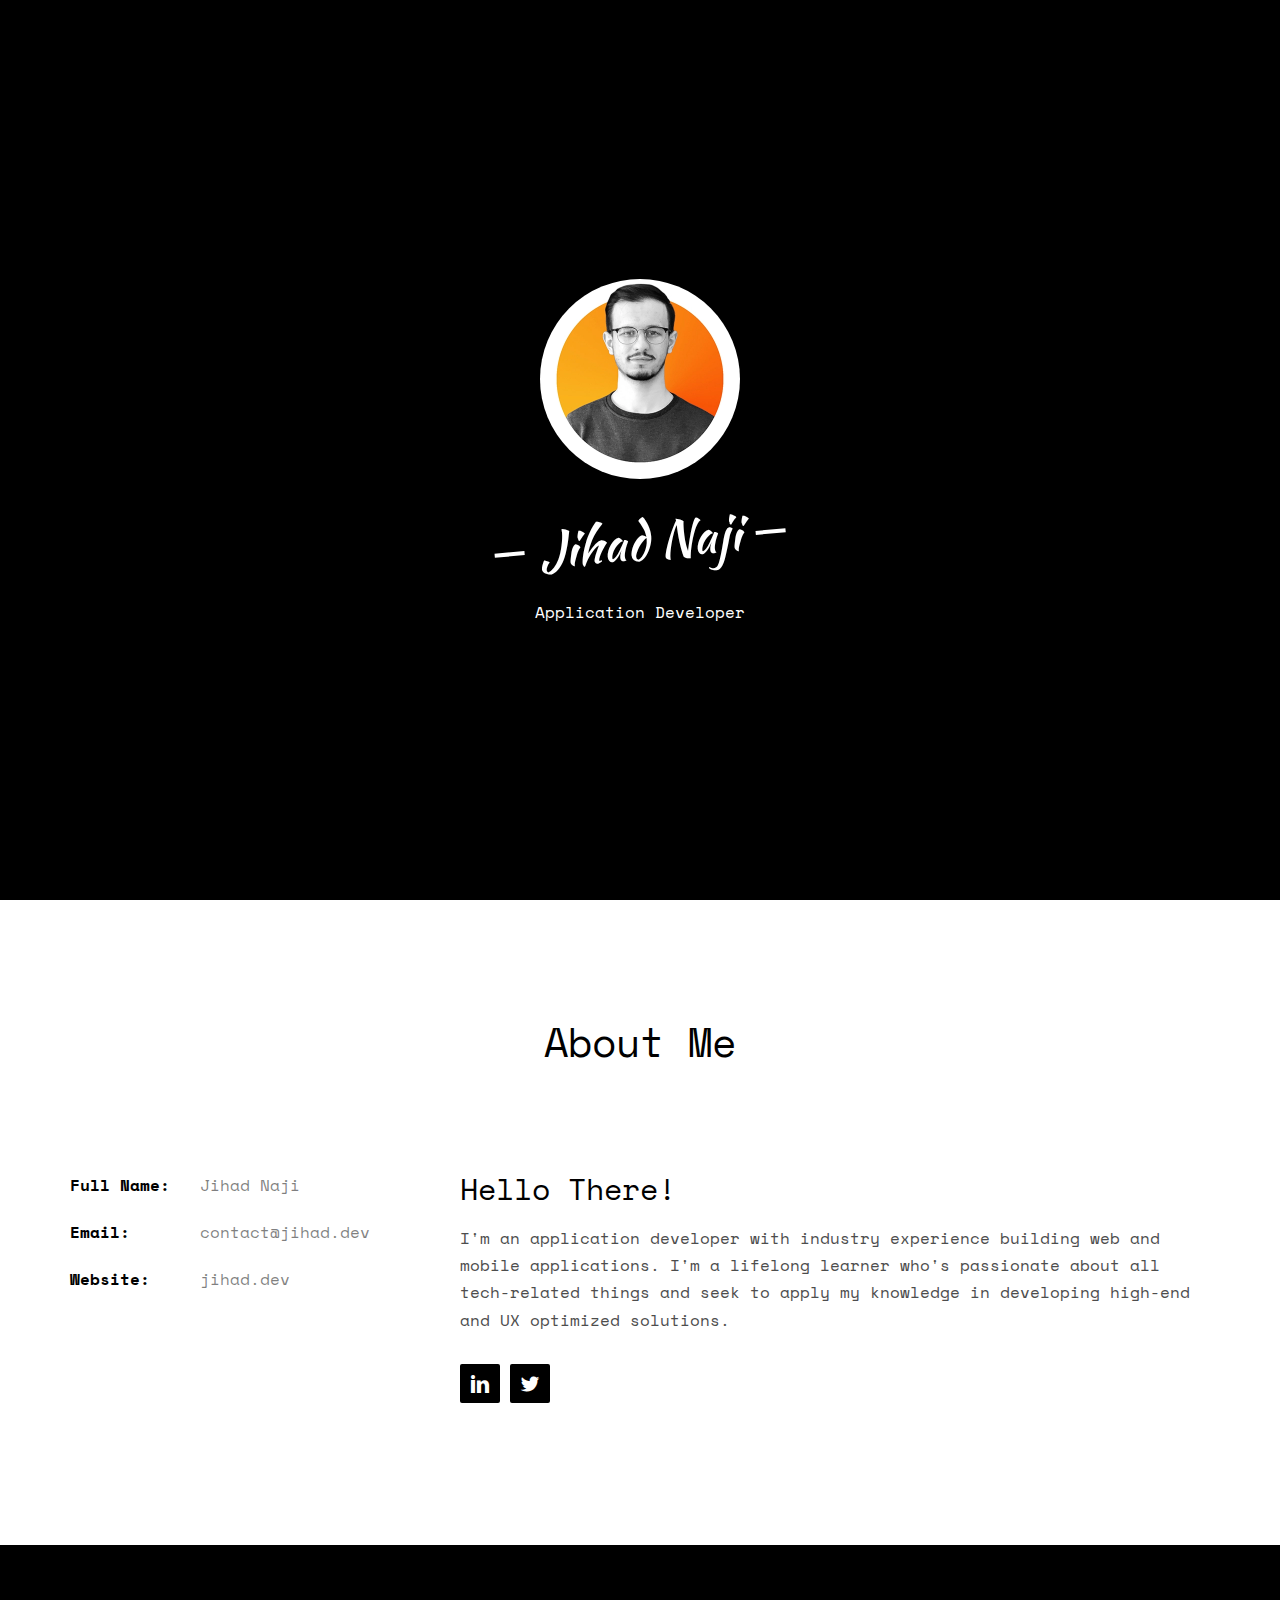
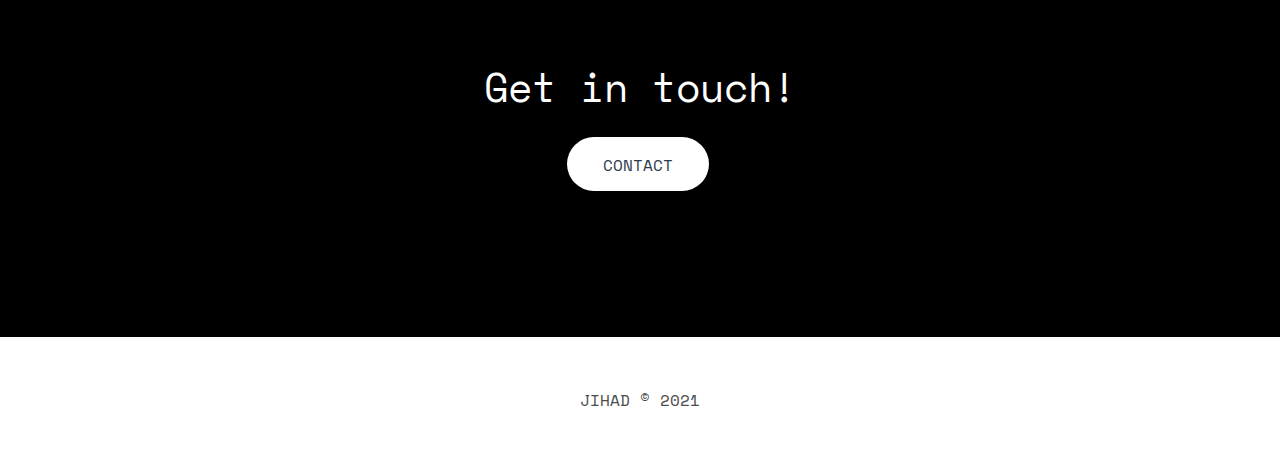
==== index.html @ 64a69c10 "Updated font fetching code to elimintae console errors" ====
<!DOCTYPE HTML>
<html lang="en">

	<head>
		<meta charset="utf-8">
		<meta http-equiv="X-UA-Compatible" content="IE=edge">
		<title>About - Jihad Naji</title>
		<meta name="viewport" content="width=device-width, initial-scale=1">
		<meta name="description"
			content="Jihad Naji, is a developer specializing in developing high-end web & mobile applications following latest and efficient technologies." />
		<meta name="keywords"
			content="Jihad, Naji, Jihad Naji, App Developer, Software Developer, Web Developer, Mobile Developer, Android Developer, Developer, Programmer, Coding, Duhok, Erbil, Sulaimaniyah, Kurdistan, Software Developer in Iraq, Software Developer in Kurdistan" />
		<meta name="author" content="jihad.dev" />

		<link rel="preconnect" href="https://fonts.googleapis.com">
		<link rel="preconnect" href="https://fonts.gstatic.com" crossorigin>
		<link href="https://fonts.googleapis.com/css?family=Space+Mono&display=swap"
			rel="stylesheet">
		<link href="https://fonts.googleapis.com/css?family=Kaushan+Script&display=swap"
			rel="stylesheet">

		<link rel="apple-touch-icon" sizes="180x180" href="/apple-touch-icon.png">
		<link rel="icon" type="image/png" sizes="32x32" href="/favicon-32x32.png">
		<link rel="icon" type="image/png" sizes="16x16" href="/favicon-16x16.png">
		<link rel="manifest" href="/site.webmanifest">

		<meta name="theme-color" content="#000" />

		<!-- Animate.css -->
		<link rel="stylesheet" href="css/animate.css">
		<!-- Icomoon Icon Fonts-->
		<link rel="stylesheet" href="css/icomoon.css">
		<!-- Bootstrap  -->
		<link rel="stylesheet" href="css/bootstrap.css">

		<!-- Theme style  -->
		<link rel="stylesheet" href="css/style.css">

		<!-- Modernizr JS -->
		<script src="js/modernizr-3.6.0.min.js"></script>
		<!-- FOR IE9 below -->
		<!--[if lt IE 9]>
	<script src="js/respond.min.js"></script>
	<![endif]-->

	</head>

	<body>

		<div class="fh5co-loader"></div>

		<div id="page">
			<header id="fh5co-header" class="fh5co-cover js-fullheight" role="banner"
				data-stellar-background-ratio="0.5">
				<div class="overlay"></div>
				<div class="container">
					<div class="row">
						<div class="col-md-8 col-md-offset-2 text-center">
							<div class="display-t js-fullheight">
								<div class="display-tc js-fullheight animate-box"
									data-animate-effect="fadeIn">
									<div class="profile-thumb user-profile"></div>
									<h1><span>Jihad Naji</span></h1>
									<h3><span>Application Developer</span></h3>
								</div>
							</div>
						</div>
					</div>
				</div>
			</header>

			<div id="fh5co-about" class="animate-box">
				<div class="container">
					<div class="row">
						<div class="col-md-8 col-md-offset-2 text-center fh5co-heading">
							<h2>About Me</h2>
						</div>
					</div>
					<div class="row">
						<div class="col-md-4">
							<ul class="info">
								<li><span class="first-block">Full Name:</span><span
										class="second-block">Jihad Naji</span></li>
								<li><span class="first-block">Email:</span><span
										class="second-block">contact@jihad.dev</span></li>
								<li><span class="first-block">Website:</span><span
										class="second-block">jihad.dev</span></li>
							</ul>
						</div>
						<div class="col-md-8">
							<h2>Hello There!</h2>
							<p>
								I'm an application developer with industry experience building web
								and mobile applications. I'm a lifelong learner who's passionate
								about all tech-related things and seek to apply my knowledge in
								developing high-end and UX optimized solutions.
							</p>
							<p>
							<ul class="fh5co-social-icons">
								<li><a href="https://linkedin.com/in/jihadnaji" target="_blank"><i
											class="icon-linkedin2"></i></a></li>
								<li><a href="https://twitter.com/jihadnaji" target="_blank"><i
											class="icon-twitter2"></i></a></li>
							</ul>
							</p>
						</div>
					</div>
				</div>
			</div>

			<div id="fh5co-started" class="fh5co-bg-dark">
				<div class="overlay"></div>
				<div class="container">
					<div class="row animate-box">
						<div class="col-md-8 col-md-offset-2 text-center fh5co-heading">
							<h2>Get in touch!</h2>
							<p><a href="mailto:contact@jihad.dev"
									class="btn btn-default btn-lg">Contact</a>
							</p>
						</div>
					</div>
				</div>
			</div>

			<div id="fh5co-footer">
				<div class="container">
					<div class="row">
						<div class="col-md-12 text-center">
							<p>JIHAD &copy; 2021</p>
						</div>
					</div>
				</div>
			</div>
		</div>
		<!-- jQuery -->
		<script src="js/jquery.min.js"></script>
		<!-- jQuery Easing -->
		<script src="js/jquery.easing.1.3.js"></script>
		<!-- Bootstrap -->
		<script src="js/bootstrap.min.js"></script>
		<!-- Waypoints -->
		<script src="js/jquery.waypoints.min.js"></script>
		<!-- Stellar Parallax -->
		<script src="js/jquery.stellar.min.js"></script>

		<!-- Main -->
		<script src="js/main.js"></script>
	</body>

</html>
---- css/icomoon.css ----
@font-face {
  font-family: icomoon;
  src: url(fonts/icomoon.eot?1oniuf);
  src: url(fonts/icomoon.eot?1oniuf#iefix) format("embedded-opentype"),
    url(fonts/icomoon.ttf?1oniuf) format("truetype"),
    url(fonts/icomoon.woff?1oniuf) format("woff"),
    url(fonts/icomoon.svg?1oniuf#icomoon) format("svg");
  font-weight: 400;
  font-style: normal;
}
[class*=" icon-"],
[class^="icon-"] {
  font-family: icomoon !important;
  speak: none;
  font-style: normal;
  font-weight: 400;
  font-variant: normal;
  text-transform: none;
  line-height: 1;
  -webkit-font-smoothing: antialiased;
  -moz-osx-font-smoothing: grayscale;
}
.icon-mobile:before {
  content: "\e000";
}
.icon-piechart:before {
  content: "\e050";
}
.icon-facebook:before {
  content: "\e05d";
}
.icon-twitter:before {
  content: "\e05e";
}
.icon-linkedin:before {
  content: "\e062";
}
.icon-box2:before {
  content: "\ea82";
}
.icon-user2:before {
  content: "\ea8e";
}
.icon-image2:before {
  content: "\ea9c";
}
.icon-up:before {
  content: "\eab3";
}
.icon-arrow-up:before {
  content: "\e91b";
}
.icon-block:before {
  content: "\e970";
}
.icon-box:before {
  content: "\e973";
}
.icon-copy:before {
  content: "\e98b";
}
.icon-email:before {
  content: "\e99b";
}
.icon-image:before {
  content: "\e9bc";
}
.icon-images:before {
  content: "\e9bd";
}
.icon-info:before {
  content: "\e9c1";
}
.icon-link:before {
  content: "\e9d0";
}
.icon-mobile2:before {
  content: "\e9e5";
}
.icon-text:before {
  content: "\ea28";
}
.icon-user:before {
  content: "\ea37";
}
.icon-facebook2:before {
  content: "\ea68";
}
.icon-linkedin2:before {
  content: "\ea74";
}
.icon-twitter2:before {
  content: "\ea7d";
}
.icon-image3:before {
  content: "\eacb";
}
.icon-images2:before {
  content: "\eacc";
}
.icon-profile:before {
  content: "\eae1";
}
.icon-copy2:before {
  content: "\eaea";
}
.icon-display:before {
  content: "\eb14";
}
.icon-mobile3:before {
  content: "\eb16";
}
.icon-mobile22:before {
  content: "\eb17";
}
.icon-user3:before {
  content: "\eb2f";
}
.icon-link2:before {
  content: "\eb89";
}
.icon-info2:before {
  content: "\ebca";
}
.icon-first:before {
  content: "\ebdf";
}
.icon-arrow-up2:before {
  content: "\ebf0";
}
.icon-arrow-up22:before {
  content: "\ebf8";
}
.icon-text-width:before {
  content: "\ec1d";
}
.icon-facebook3:before {
  content: "\ec4d";
}
.icon-facebook22:before {
  content: "\ec4e";
}
.icon-twitter3:before {
  content: "\ec53";
}
.icon-android:before {
  content: "\ec7d";
}
.icon-linkedin3:before {
  content: "\ec86";
}
.icon-linkedin22:before {
  content: "\ec87";
}
.icon-IE:before {
  content: "\ec98";
}
.icon-edge:before {
  content: "\ec99";
}
.icon-css3:before {
  content: "\eca3";
}
.icon-IcoMoon:before {
  content: "\eca7";
}
---- css/style.css ----
@font-face {
  font-family: icomoon;
  src: url(../fonts/icomoon/icomoon.eot?srf3rx);
  src: url(../fonts/icomoon/icomoon.eot?srf3rx#iefix)
      format("embedded-opentype"),
    url(../fonts/icomoon/icomoon.ttf?srf3rx) format("truetype"),
    url(../fonts/icomoon/icomoon.woff?srf3rx) format("woff"),
    url(../fonts/icomoon/icomoon.svg?srf3rx#icomoon) format("svg");
  font-weight: 400;
  font-style: normal;
}
body {
  font-family: "Space Mono", Arial, serif;
  font-weight: 400;
  font-size: 16px;
  line-height: 1.7;
  color: #4d4d4d;
  background: #fff;
}
#page {
  position: relative;
  overflow-x: hidden;
  width: 100%;
  height: 100%;
  -webkit-transition: 0.5s;
  -o-transition: 0.5s;
  transition: 0.5s;
}
a {
  color: #ff9000;
  -webkit-transition: 0.5s;
  -o-transition: 0.5s;
  transition: 0.5s;
}
a:active,
a:focus,
a:hover {
  color: #ff9000;
  outline: 0;
  text-decoration: none;
}
p {
  margin-bottom: 30px;
}
h1,
h2,
h3,
h4,
h5,
h6 {
  color: #000;
  font-family: "Space Mono", Arial, serif;
  font-weight: 400;
  margin: 0 0 20px 0;
}
::-webkit-selection {
  color: #fff;
  background: #ff9000;
}
::-moz-selection {
  color: #fff;
  background: #ff9000;
}
::selection {
  color: #fff;
  background: #ff9000;
}
#fh5co-header,
.fh5co-cover {
  background-color: transparent;
  background-size: cover;
  background-attachment: fixed;
  position: relative;
  height: 600px;
  width: 100%;
}
#fh5co-header .overlay,
.fh5co-cover .overlay {
  position: absolute;
  top: 0;
  bottom: 0;
  left: 0;
  right: 0;
  background: #000;
}
#fh5co-header .display-t,
.fh5co-cover .display-t {
  width: 100%;
  display: table;
}
#fh5co-header .display-tc,
.fh5co-cover .display-tc {
  display: table-cell;
  vertical-align: middle;
  height: 600px;
}
#fh5co-header .display-tc h1,
#fh5co-header .display-tc h2,
#fh5co-header .display-tc h3,
.fh5co-cover .display-tc h1,
.fh5co-cover .display-tc h2,
.fh5co-cover .display-tc h3 {
  margin: 0;
  padding: 0;
  color: #fff;
}
#fh5co-header .display-tc h1,
.fh5co-cover .display-tc h1 {
  font-family: "Kaushan Script", cursive;
  margin-bottom: 30px;
  font-size: 50px;
  line-height: 1.3;
  font-weight: 300;
  -webkit-transform: rotate(-5deg);
  -moz-transform: rotate(-5deg);
  -ms-transform: rotate(-5deg);
  -o-transform: rotate(-5deg);
  transform: rotate(-5deg);
}
#fh5co-header .display-tc h1 span,
.fh5co-cover .display-tc h1 span {
  padding: 4px 15px;
  position: relative;
}
#fh5co-header .display-tc h1 span:before,
.fh5co-cover .display-tc h1 span:before {
  position: absolute;
  top: 40px;
  left: 0;
  width: 30px;
  height: 4px;
  content: "";
  background: #fff;
  margin-left: -30px;
}
#fh5co-header .display-tc h1 span:after,
.fh5co-cover .display-tc h1 span:after {
  position: absolute;
  top: 40px;
  right: 0;
  width: 30px;
  height: 4px;
  content: "";
  background: #fff;
  margin-right: -30px;
}
@media screen and (max-width: 768px) {
  #fh5co-header .display-tc h1,
  .fh5co-cover .display-tc h1 {
    font-size: 34px;
  }
  #fh5co-header .display-tc h1 span:before,
  .fh5co-cover .display-tc h1 span:before {
    top: 28px;
    width: 20px;
    height: 3px;
    margin-left: -15px;
  }
  #fh5co-header .display-tc h1 span:after,
  .fh5co-cover .display-tc h1 span:after {
    top: 28px;
    width: 20px;
    height: 3px;
    margin-right: -15px;
  }
}
#fh5co-header .display-tc h2,
.fh5co-cover .display-tc h2 {
  font-size: 20px;
  line-height: 1.5;
  margin-bottom: 30px;
}
#fh5co-header .display-tc h3,
.fh5co-cover .display-tc h3 {
  font-size: 16px;
}
@media screen and (max-width: 768px) {
  #fh5co-header .display-tc h3,
  .fh5co-cover .display-tc h3 {
    font-size: 14px;
  }
}
#fh5co-header .display-tc .profile-thumb,
.fh5co-cover .display-tc .profile-thumb {
  background-size: cover !important;
  background-position: center center;
  background-repeat: no-repeat;
  position: relative;
  height: 200px;
  width: 200px;
  margin: 0 auto;
  margin-bottom: 30px;
  -webkit-border-radius: 50%;
  -moz-border-radius: 50%;
  -ms-border-radius: 50%;
  border-radius: 50%;
}
#fh5co-header .display-tc .fh5co-social-icons li a,
.fh5co-cover .display-tc .fh5co-social-icons li a {
  color: #fff;
}
#fh5co-header .display-tc .fh5co-social-icons li a i,
.fh5co-cover .display-tc .fh5co-social-icons li a i {
  font-size: 30px;
}
#fh5co-about,
#fh5co-contact,
#fh5co-started {
  padding: 7em 0;
  clear: both;
}
@media screen and (max-width: 768px) {
  #fh5co-about,
  #fh5co-contact,
  #fh5co-started {
    padding: 3em 0;
  }
}
#fh5co-started {
  border-bottom: none;
}
.fh5co-bg-dark {
  background: #000;
}
.fh5co-bg-dark .fh5co-heading h2 {
  color: #fff !important;
}
.info {
  margin: 0;
  padding: 0;
  width: 90%;
  float: left;
}
@media screen and (max-width: 768px) {
  .info {
    margin-bottom: 3em;
  }
}
.info li {
  width: 100%;
  float: left;
  list-style: none;
  padding: 10px 0;
}
.info li:first-child {
  padding-top: 0;
}
.info li .first-block {
  width: 40%;
  display: inline-block;
  color: #000;
  font-weight: 700;
}
.info li .second-block {
  width: 60%;
  display: inline-block;
  color: rgba(0, 0, 0, 0.5);
}
.fh5co-social-icons {
  margin: 0;
  padding: 0;
}
.fh5co-social-icons li {
  margin: 0;
  padding: 0;
  list-style: none;
  display: -moz-inline-stack;
  display: inline-block;
  zoom: 1;
}
.fh5co-social-icons li a {
  display: -moz-inline-stack;
  display: inline-block;
  zoom: 1;
  color: #ff9000;
  padding-left: 10px;
  padding-right: 10px;
}
.fh5co-social-icons li a i {
  font-size: 20px;
}
#fh5co-about .fh5co-social-icons {
  margin: 0;
  padding: 0;
}
#fh5co-about .fh5co-social-icons li {
  padding: 0;
  list-style: none;
  display: -moz-inline-stack;
  display: inline-block;
  zoom: 1;
}
#fh5co-about .fh5co-social-icons li a {
  display: -moz-inline-stack;
  display: inline-block;
  zoom: 1;
  color: #fff;
  background: #000;
  padding: 10px 10px 2px 10px;
  -webkit-border-radius: 2px;
  -moz-border-radius: 2px;
  -ms-border-radius: 2px;
  border-radius: 2px;
}
#fh5co-about .fh5co-social-icons li a i {
  font-size: 20px;
}
#fh5co-about .fh5co-social-icons li a:hover {
  background: #ff9000;
}
.fh5co-heading {
  margin-bottom: 5em;
}
.fh5co-heading h2 {
  font-size: 40px;
  margin-bottom: 20px;
  line-height: 1.5;
  color: #000;
}
.fh5co-heading p {
  font-size: 18px;
  line-height: 1.5;
  color: #828282;
}
.fh5co-heading span {
  display: block;
  margin-bottom: 10px;
  text-transform: uppercase;
  font-size: 12px;
  letter-spacing: 2px;
}
#fh5co-started {
  background-size: cover;
  background-position: center center;
  background-repeat: no-repeat;
  position: relative;
  float: left;
  width: 100%;
}
#fh5co-started .fh5co-heading {
  margin-bottom: 0;
}
#fh5co-started .fh5co-heading h2 {
  color: #fff;
  margin-bottom: 20px !important;
}
#fh5co-started .fh5co-heading p {
  color: rgba(255, 255, 255, 0.8);
}
#fh5co-started .btn {
  height: 54px;
  border: none !important;
  background: #fff;
  color: #2f3c4f;
  font-size: 16px;
  text-transform: uppercase;
  font-weight: 400;
  padding-left: 50px;
  padding-right: 50px;
}
#fh5co-footer {
  padding: 50px 0;
  float: left;
  width: 100%;
}
#fh5co-footer p:last-child {
  margin-bottom: 0;
}
.contact-info {
  margin-bottom: 4em;
  padding: 0;
}
.contact-info li {
  list-style: none;
  margin: 0 0 20px 0;
  position: relative;
  padding-left: 40px;
  color: #000;
}
.contact-info li i {
  position: absolute;
  top: 0.3em;
  left: 0;
  font-size: 22px;
  color: rgba(0, 0, 0, 0.3);
}
.contact-info li a {
  color: #000;
}
.gototop {
  position: fixed;
  bottom: 20px;
  right: 20px;
  z-index: 999;
  opacity: 0;
  visibility: hidden;
  -webkit-transition: 0.5s;
  -o-transition: 0.5s;
  transition: 0.5s;
}
.gototop a {
  width: 50px;
  height: 50px;
  display: table;
  background: rgba(0, 0, 0, 0.8);
  color: #fff;
  text-align: center;
  -webkit-border-radius: 50%;
  -moz-border-radius: 50%;
  -ms-border-radius: 50%;
  border-radius: 50%;
}
.gototop a i {
  height: 50px;
  display: table-cell;
  vertical-align: middle;
}
.gototop a:active,
.gototop a:focus,
.gototop a:hover {
  text-decoration: none;
  outline: 0;
}
.btn {
  margin-right: 4px;
  margin-bottom: 4px;
  font-family: "Space Mono", Arial, serif;
  font-size: 16px;
  font-weight: 400;
  -webkit-border-radius: 30px;
  -moz-border-radius: 30px;
  -ms-border-radius: 30px;
  border-radius: 30px;
  -webkit-transition: 0.5s;
  -o-transition: 0.5s;
  transition: 0.5s;
  padding: 8px 20px;
}
.btn.btn-md {
  padding: 8px 20px !important;
}
.btn.btn-lg {
  padding: 18px 36px !important;
}
.btn:active,
.btn:focus,
.btn:hover {
  box-shadow: none !important;
  outline: 0 !important;
}
.btn-info {
  background: #5bc0de;
  color: #fff;
  border: 2px solid #5bc0de;
}
.btn-info:active,
.btn-info:focus,
.btn-info:hover {
  background: #46b8da !important;
  border-color: #46b8da !important;
}
.btn.with-arrow {
  position: relative;
  -webkit-transition: 0.3s;
  -o-transition: 0.3s;
  transition: 0.3s;
}
.btn.with-arrow i {
  visibility: hidden;
  opacity: 0;
  position: absolute;
  right: 0;
  top: 50%;
  margin-top: -8px;
  -webkit-transition: 0.2s;
  -o-transition: 0.2s;
  transition: 0.2s;
}
.btn.with-arrow:hover {
  padding-right: 50px;
}
.btn.with-arrow:hover i {
  color: #fff;
  right: 18px;
  visibility: visible;
  opacity: 1;
}
.fh5co-loader {
  position: fixed;
  left: 0;
  top: 0;
  width: 100%;
  height: 100%;
  z-index: 9999;
  background: url(../images/loader.gif) center no-repeat #fff;
}
.js .animate-box {
  opacity: 0;
}

.no-webp .user-profile {
  background: url("../images/user.jpg");
}

.webp .user-profile {
  background: url("../images/user.webp");
}
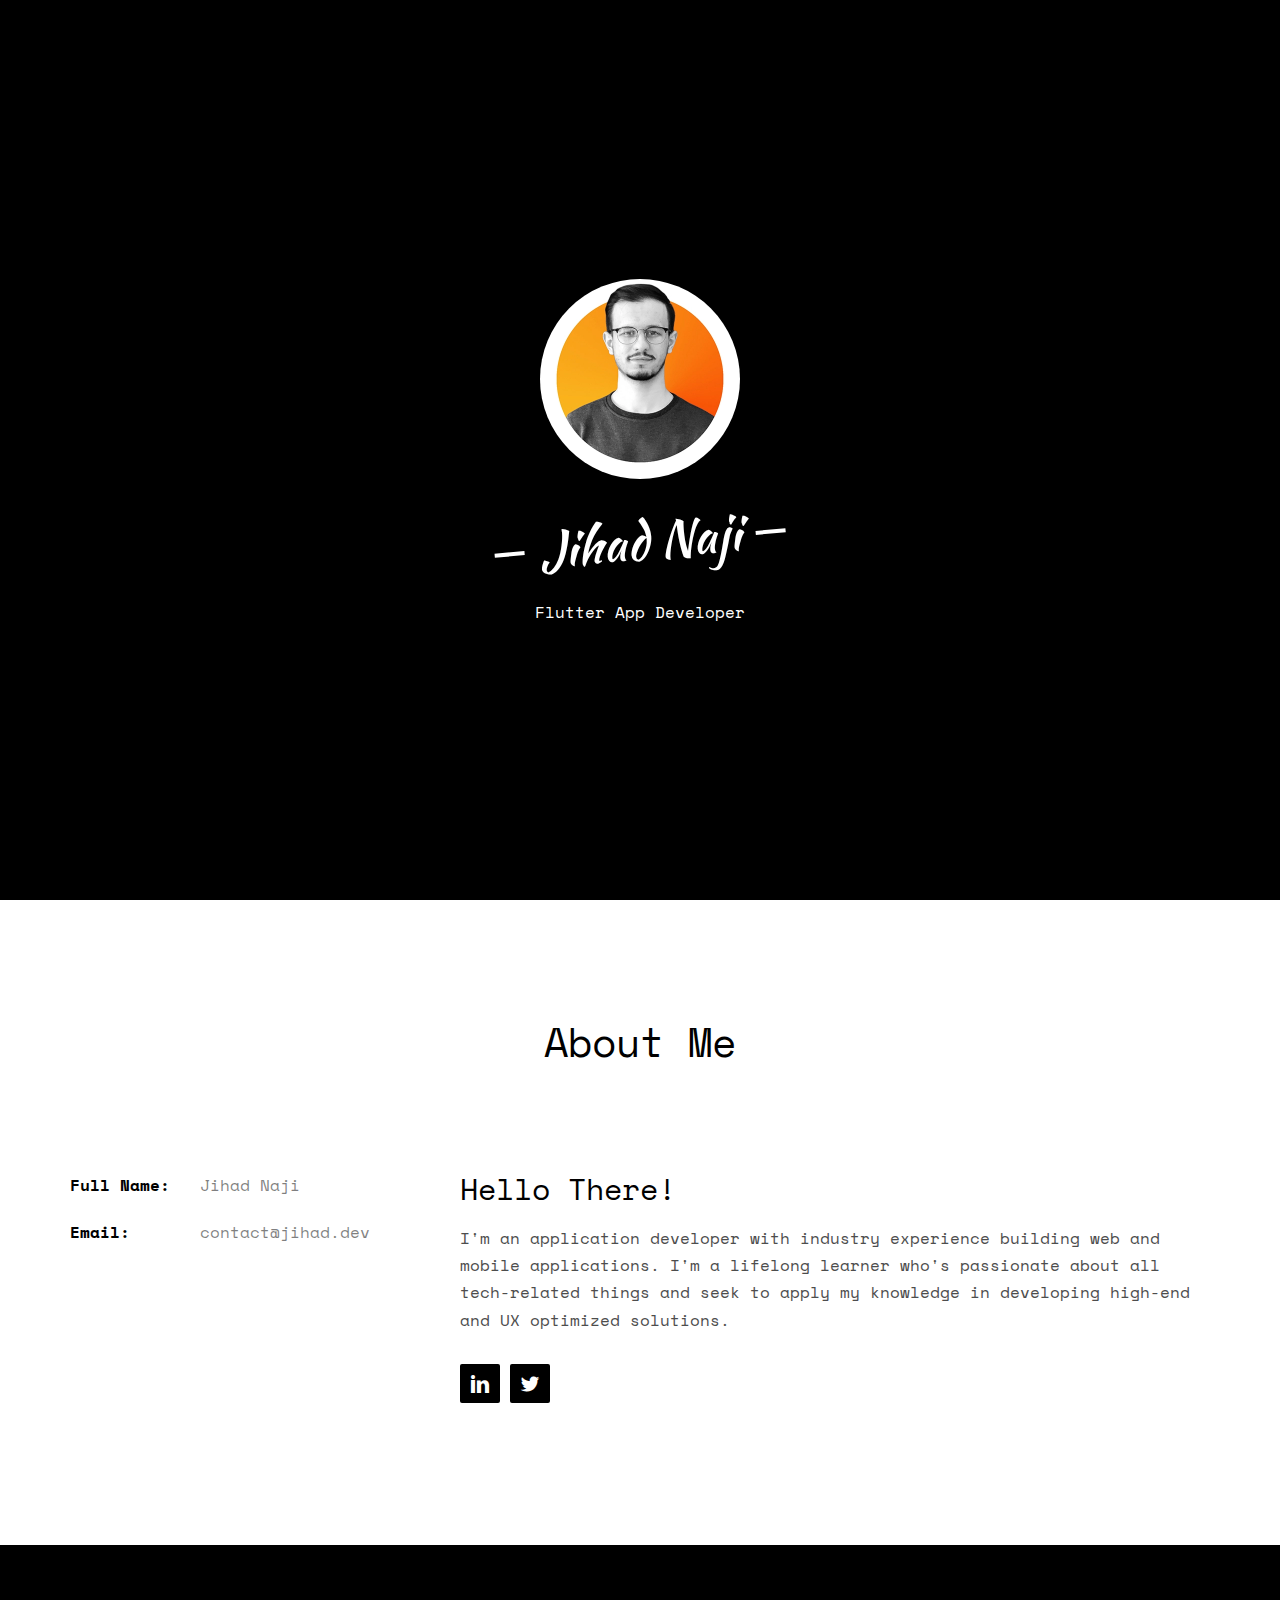
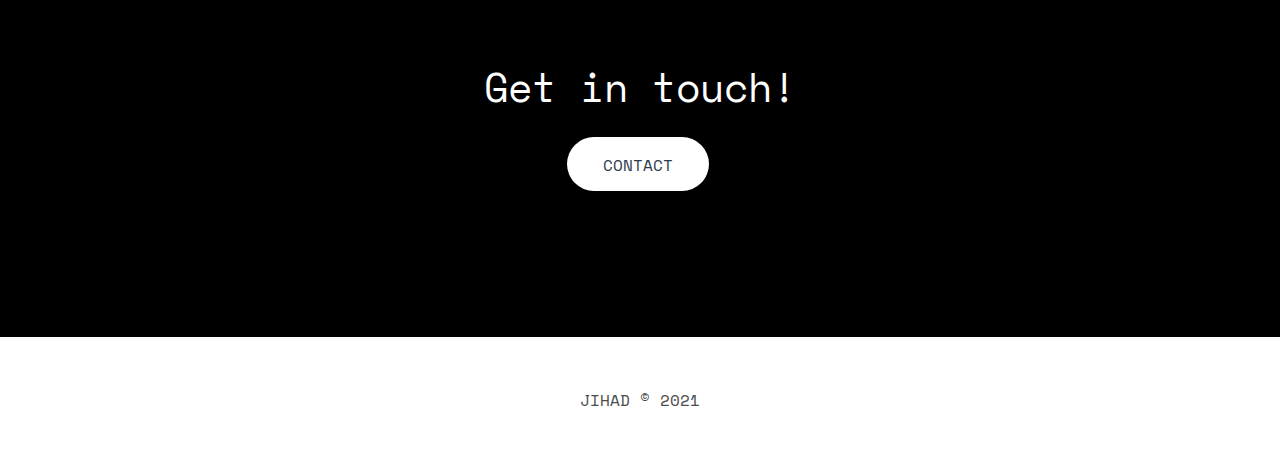
==== commit 955201b8: "Update index.html" ====
--- a/index.html
+++ b/index.html
@@ -61,7 +61,7 @@
 									data-animate-effect="fadeIn">
 									<div class="profile-thumb user-profile"></div>
 									<h1><span>Jihad Naji</span></h1>
-									<h3><span>Application Developer</span></h3>
+									<h3><span>Flutter App Developer</span></h3>
 								</div>
 							</div>
 						</div>
@@ -83,8 +83,6 @@
 										class="second-block">Jihad Naji</span></li>
 								<li><span class="first-block">Email:</span><span
 										class="second-block">contact@jihad.dev</span></li>
-								<li><span class="first-block">Website:</span><span
-										class="second-block">jihad.dev</span></li>
 							</ul>
 						</div>
 						<div class="col-md-8">
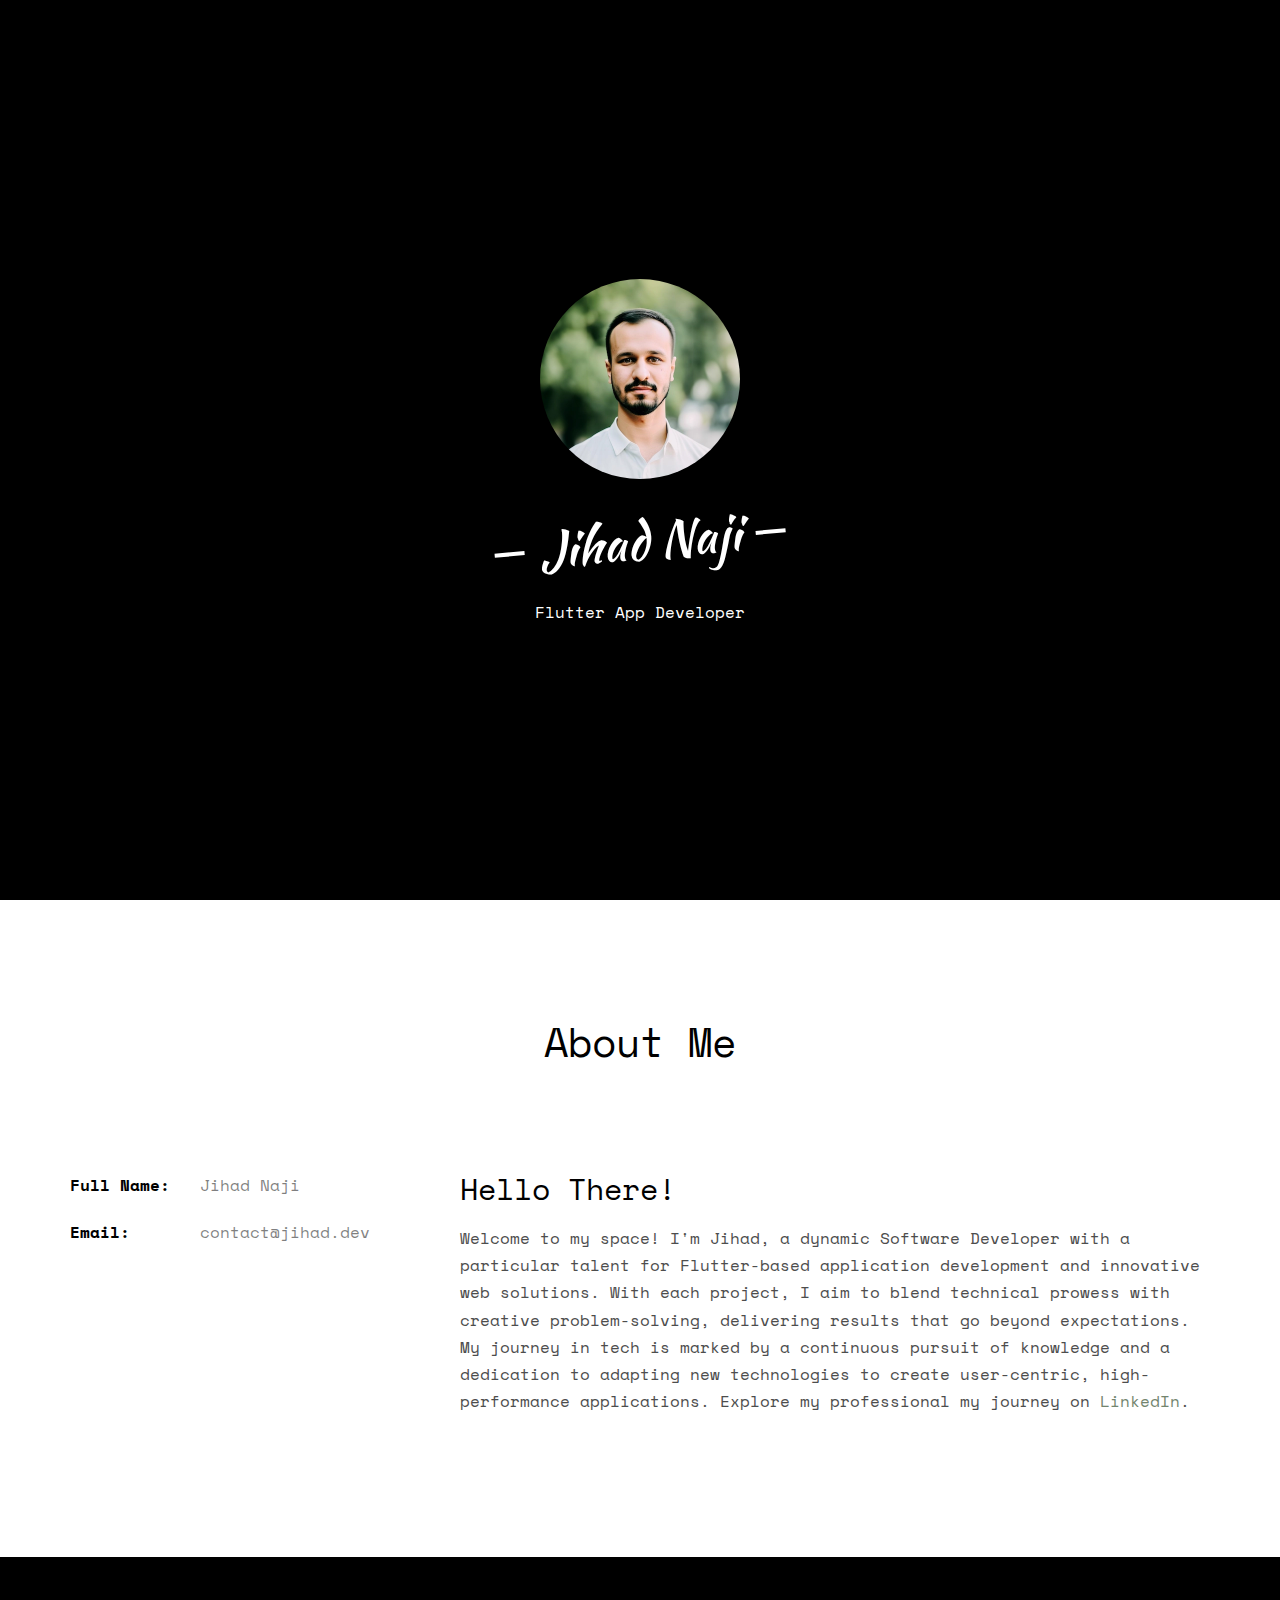
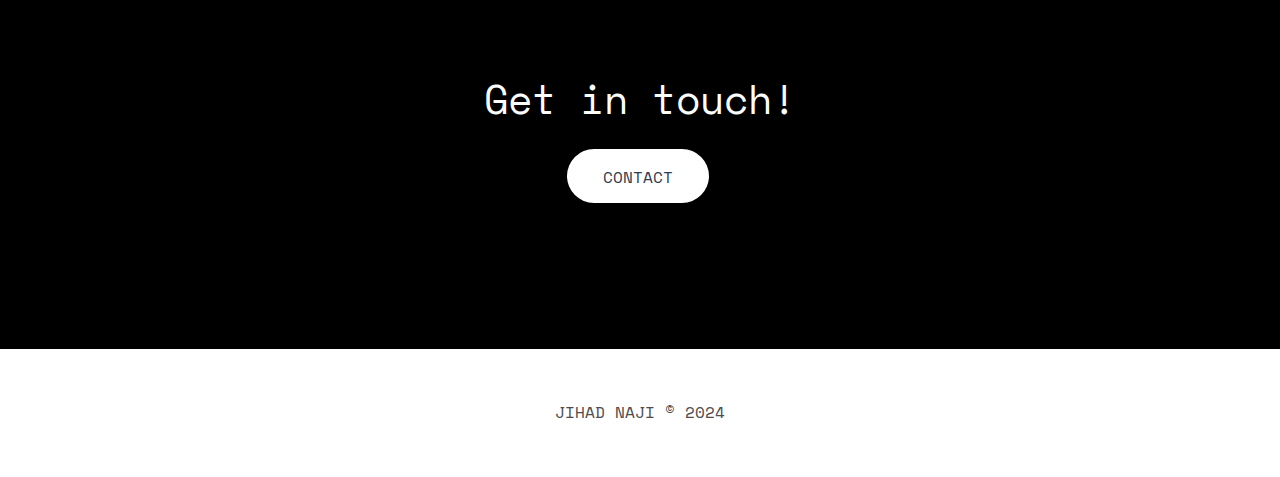
==== commit ca641f92: "Updated website image, description, and theming color." ====
--- a/index.html
+++ b/index.html
@@ -2,15 +2,43 @@
 <html lang="en">
 
 	<head>
+
 		<meta charset="utf-8">
 		<meta http-equiv="X-UA-Compatible" content="IE=edge">
-		<title>About - Jihad Naji</title>
+		<title>Jihad Naji | Experienced Flutter Developer</title>
 		<meta name="viewport" content="width=device-width, initial-scale=1">
 		<meta name="description"
-			content="Jihad Naji, is a developer specializing in developing high-end web & mobile applications following latest and efficient technologies." />
+			content="Jihad Naji - Proficient in software development and specialized in Flutter, committed to creating innovative web and mobile application solutions.">
 		<meta name="keywords"
-			content="Jihad, Naji, Jihad Naji, App Developer, Software Developer, Web Developer, Mobile Developer, Android Developer, Developer, Programmer, Coding, Duhok, Erbil, Sulaimaniyah, Kurdistan, Software Developer in Iraq, Software Developer in Kurdistan" />
-		<meta name="author" content="jihad.dev" />
+			content="Jihad Naji, Software Developer, Flutter Developer, Dart, Firebase, Innovative, Tech Solutions, Application Development, Web Development, Programming, Project Management, Duhok, Kurdistan, Iraq, IT Expert">
+		<meta name="author" content="Jihad Naji">
+		<link rel="canonical" href="https://jihad.dev">
+		<meta name="robots" content="index, follow">
+		<meta property="og:title" content="Jihad Naji | Software & Flutter Developer">
+		<meta property="og:description"
+			content="Discover Jihad Naji's expertise in software and Flutter development, focused on delivering innovative and user-centric technology solutions.">
+		<meta property="og:url" content="https://jihad.dev">
+		<meta property="og:type" content="website">
+		<meta property="og:image" content="https://jihad.dev/images/user.jpeg">
+
+		<!-- Fav icons & App icons -->
+		<link rel="apple-touch-icon" sizes="57x57" href="/apple-icon-57x57.png">
+		<link rel="apple-touch-icon" sizes="60x60" href="/apple-icon-60x60.png">
+		<link rel="apple-touch-icon" sizes="72x72" href="/apple-icon-72x72.png">
+		<link rel="apple-touch-icon" sizes="76x76" href="/apple-icon-76x76.png">
+		<link rel="apple-touch-icon" sizes="114x114" href="/apple-icon-114x114.png">
+		<link rel="apple-touch-icon" sizes="120x120" href="/apple-icon-120x120.png">
+		<link rel="apple-touch-icon" sizes="144x144" href="/apple-icon-144x144.png">
+		<link rel="apple-touch-icon" sizes="152x152" href="/apple-icon-152x152.png">
+		<link rel="apple-touch-icon" sizes="180x180" href="/apple-icon-180x180.png">
+		<link rel="icon" type="image/png" sizes="192x192" href="/android-icon-192x192.png">
+		<link rel="icon" type="image/png" sizes="32x32" href="/favicon-32x32.png">
+		<link rel="icon" type="image/png" sizes="96x96" href="/favicon-96x96.png">
+		<link rel="icon" type="image/png" sizes="16x16" href="/favicon-16x16.png">
+		<link rel="manifest" href="/manifest.json">
+		<meta name="msapplication-TileColor" content="#000000">
+		<meta name="msapplication-TileImage" content="/ms-icon-144x144.png">
+		<meta name="theme-color" content="#000000">
 
 		<link rel="preconnect" href="https://fonts.googleapis.com">
 		<link rel="preconnect" href="https://fonts.gstatic.com" crossorigin>
@@ -18,13 +46,6 @@
 			rel="stylesheet">
 		<link href="https://fonts.googleapis.com/css?family=Kaushan+Script&display=swap"
 			rel="stylesheet">
-
-		<link rel="apple-touch-icon" sizes="180x180" href="/apple-touch-icon.png">
-		<link rel="icon" type="image/png" sizes="32x32" href="/favicon-32x32.png">
-		<link rel="icon" type="image/png" sizes="16x16" href="/favicon-16x16.png">
-		<link rel="manifest" href="/site.webmanifest">
-
-		<meta name="theme-color" content="#000" />
 
 		<!-- Animate.css -->
 		<link rel="stylesheet" href="css/animate.css">
@@ -88,18 +109,16 @@
 						<div class="col-md-8">
 							<h2>Hello There!</h2>
 							<p>
-								I'm an application developer with industry experience building web
-								and mobile applications. I'm a lifelong learner who's passionate
-								about all tech-related things and seek to apply my knowledge in
-								developing high-end and UX optimized solutions.
-							</p>
-							<p>
-							<ul class="fh5co-social-icons">
-								<li><a href="https://linkedin.com/in/jihadnaji" target="_blank"><i
-											class="icon-linkedin2"></i></a></li>
-								<li><a href="https://twitter.com/jihadnaji" target="_blank"><i
-											class="icon-twitter2"></i></a></li>
-							</ul>
+								Welcome to my space! I'm Jihad, a dynamic Software
+								Developer with a particular talent for Flutter-based application
+								development and innovative web solutions. With each project, I aim
+								to blend technical prowess with creative problem-solving, delivering
+								results that go beyond expectations. My journey in tech is marked by
+								a continuous pursuit of knowledge and a dedication to adapting new
+								technologies to create user-centric, high-performance applications.
+								Explore my professional my journey on <a
+									href="https://linkedin.com/in/jihadnaji"
+									target="_blank">LinkedIn</a>.
 							</p>
 						</div>
 					</div>
@@ -124,7 +143,7 @@
 				<div class="container">
 					<div class="row">
 						<div class="col-md-12 text-center">
-							<p>JIHAD &copy; 2021</p>
+							<p>JIHAD NAJI &copy; 2024</p>
 						</div>
 					</div>
 				</div>
--- a/css/style.css
+++ b/css/style.css
@@ -27,7 +27,7 @@
   transition: 0.5s;
 }
 a {
-  color: #ff9000;
+  color: #73856e;
   -webkit-transition: 0.5s;
   -o-transition: 0.5s;
   transition: 0.5s;
@@ -35,7 +35,7 @@
 a:active,
 a:focus,
 a:hover {
-  color: #ff9000;
+  color: #73856e;
   outline: 0;
   text-decoration: none;
 }
@@ -55,15 +55,15 @@
 }
 ::-webkit-selection {
   color: #fff;
-  background: #ff9000;
+  background: #73856e;
 }
 ::-moz-selection {
   color: #fff;
-  background: #ff9000;
+  background: #73856e;
 }
 ::selection {
   color: #fff;
-  background: #ff9000;
+  background: #73856e;
 }
 #fh5co-header,
 .fh5co-cover {
@@ -272,7 +272,7 @@
   display: -moz-inline-stack;
   display: inline-block;
   zoom: 1;
-  color: #ff9000;
+  color: #73856e;
   padding-left: 10px;
   padding-right: 10px;
 }
@@ -306,7 +306,7 @@
   font-size: 20px;
 }
 #fh5co-about .fh5co-social-icons li a:hover {
-  background: #ff9000;
+  background: #73856e;
 }
 .fh5co-heading {
   margin-bottom: 5em;
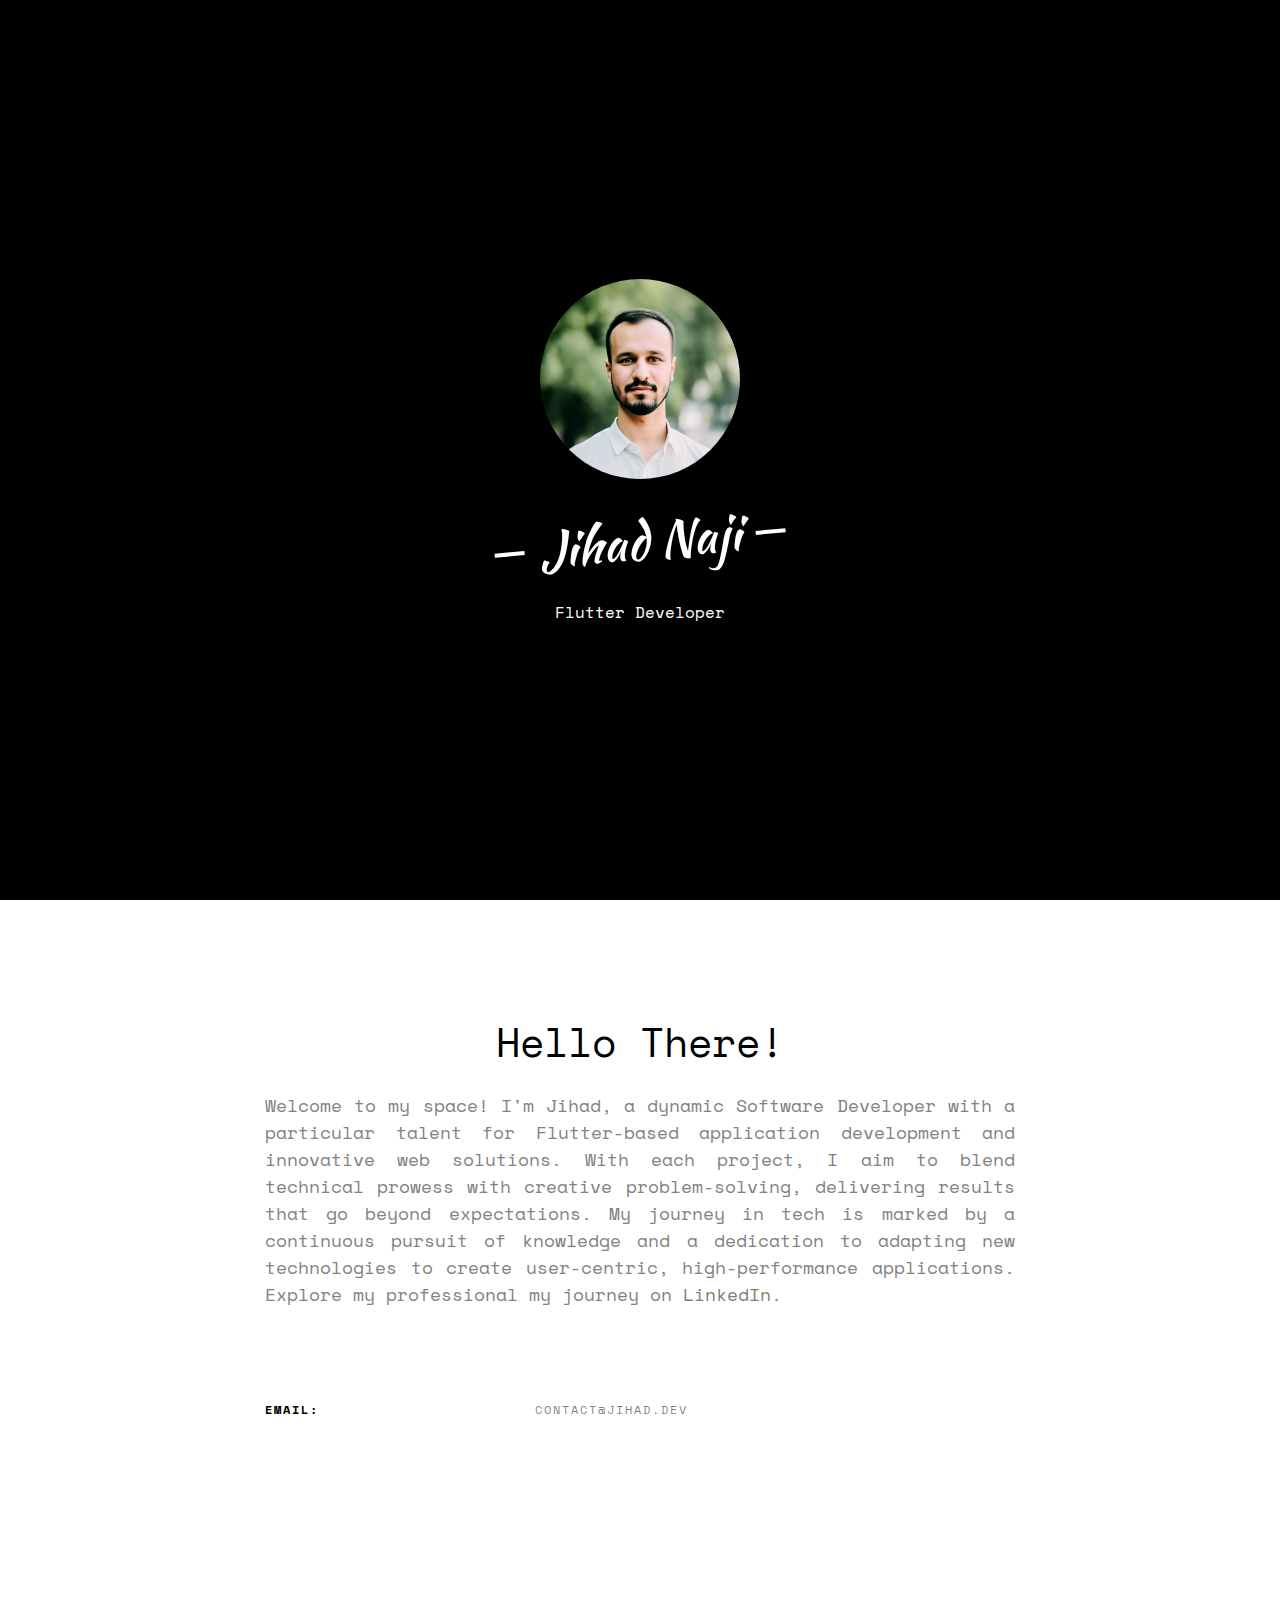
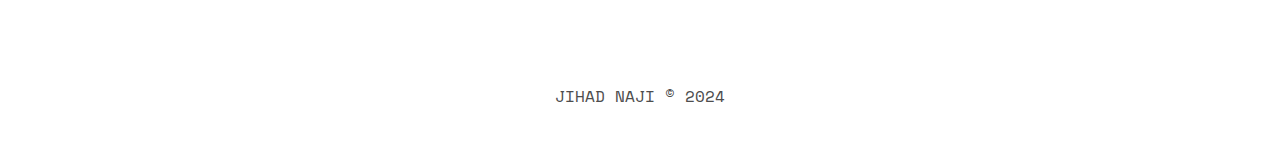
==== commit 55050268: "Updated site content and fixed shortcut app name." ====
--- a/index.html
+++ b/index.html
@@ -82,7 +82,7 @@
 									data-animate-effect="fadeIn">
 									<div class="profile-thumb user-profile"></div>
 									<h1><span>Jihad Naji</span></h1>
-									<h3><span>Flutter App Developer</span></h3>
+									<h3><span>Flutter Developer</span></h3>
 								</div>
 							</div>
 						</div>
@@ -93,22 +93,9 @@
 			<div id="fh5co-about" class="animate-box">
 				<div class="container">
 					<div class="row">
-						<div class="col-md-8 col-md-offset-2 text-center fh5co-heading">
-							<h2>About Me</h2>
-						</div>
-					</div>
-					<div class="row">
-						<div class="col-md-4">
-							<ul class="info">
-								<li><span class="first-block">Full Name:</span><span
-										class="second-block">Jihad Naji</span></li>
-								<li><span class="first-block">Email:</span><span
-										class="second-block">contact@jihad.dev</span></li>
-							</ul>
-						</div>
-						<div class="col-md-8">
-							<h2>Hello There!</h2>
-							<p>
+						<div class="col-md-8 col-md-offset-2 fh5co-heading">
+							<h2 class="text-center">Hello There!</h2>
+							<p style="text-align: justify;">
 								Welcome to my space! I'm Jihad, a dynamic Software
 								Developer with a particular talent for Flutter-based application
 								development and innovative web solutions. With each project, I aim
@@ -120,19 +107,12 @@
 									href="https://linkedin.com/in/jihadnaji"
 									target="_blank">LinkedIn</a>.
 							</p>
-						</div>
-					</div>
-				</div>
-			</div>
-
-			<div id="fh5co-started" class="fh5co-bg-dark">
-				<div class="overlay"></div>
-				<div class="container">
-					<div class="row animate-box">
-						<div class="col-md-8 col-md-offset-2 text-center fh5co-heading">
-							<h2>Get in touch!</h2>
-							<p><a href="mailto:contact@jihad.dev"
-									class="btn btn-default btn-lg">Contact</a>
+							<br>
+							<p>
+							<ul class="info">
+								<li><span class="first-block">Email:</span><span
+										class="second-block">contact@jihad.dev</span></li>
+							</ul>
 							</p>
 						</div>
 					</div>
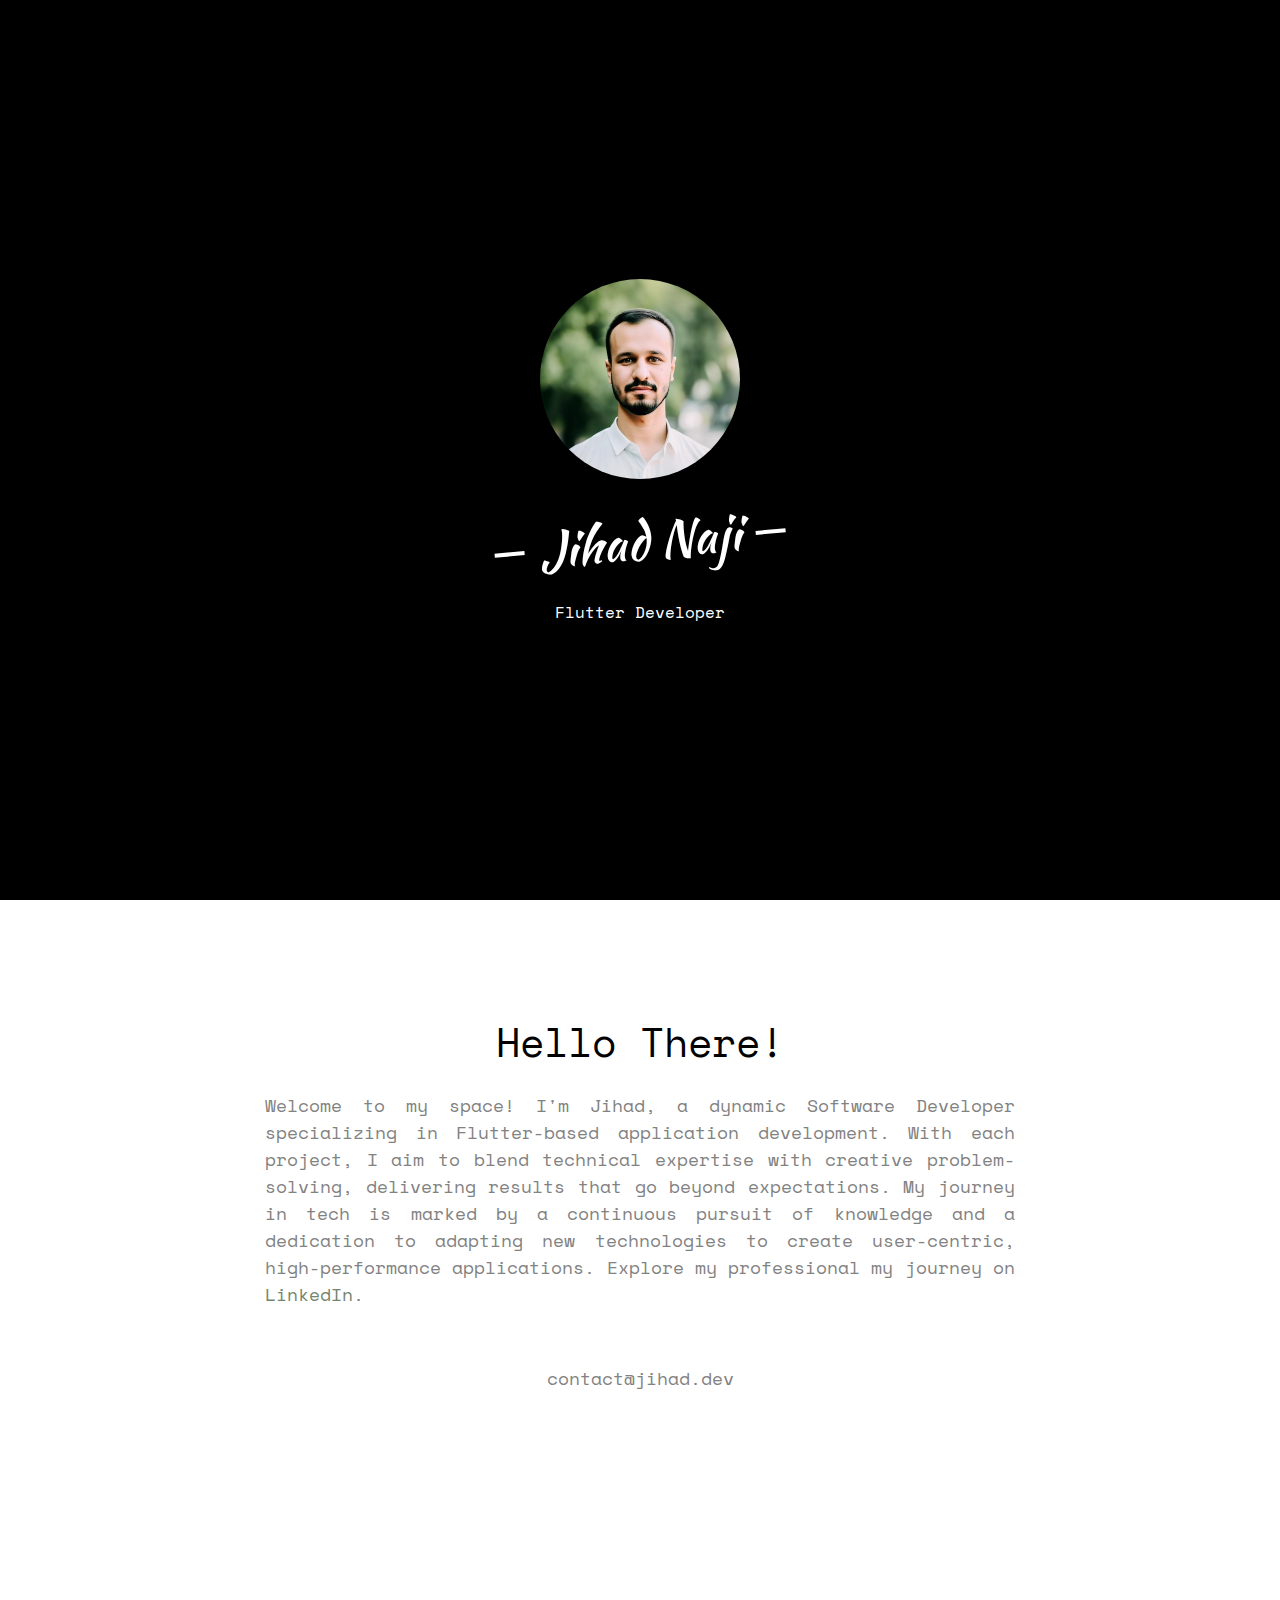
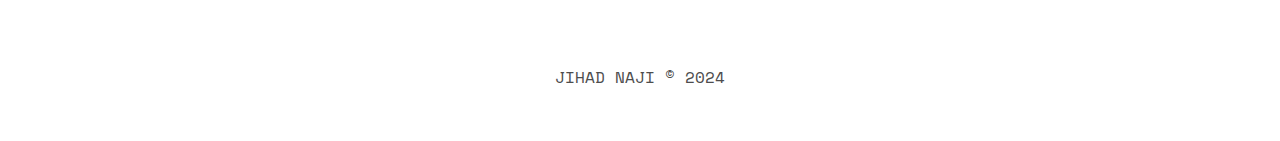
==== commit d0273465: "Update about section" ====
--- a/index.html
+++ b/index.html
@@ -97,22 +97,18 @@
 							<h2 class="text-center">Hello There!</h2>
 							<p style="text-align: justify;">
 								Welcome to my space! I'm Jihad, a dynamic Software
-								Developer with a particular talent for Flutter-based application
-								development and innovative web solutions. With each project, I aim
-								to blend technical prowess with creative problem-solving, delivering
-								results that go beyond expectations. My journey in tech is marked by
-								a continuous pursuit of knowledge and a dedication to adapting new
-								technologies to create user-centric, high-performance applications.
-								Explore my professional my journey on <a
-									href="https://linkedin.com/in/jihadnaji"
+								Developer specializing in Flutter-based application
+								development. With each project, I aim to blend technical expertise
+								with creative problem-solving, delivering results that go beyond
+								expectations. My journey in tech is marked by a continuous pursuit
+								of knowledge and a dedication to adapting new technologies to create
+								user-centric, high-performance applications. Explore my professional
+								my journey on <a href="https://linkedin.com/in/jihadnaji"
 									target="_blank">LinkedIn</a>.
 							</p>
 							<br>
-							<p>
-							<ul class="info">
-								<li><span class="first-block">Email:</span><span
-										class="second-block">contact@jihad.dev</span></li>
-							</ul>
+							<p class="text-center">
+								contact@jihad.dev
 							</p>
 						</div>
 					</div>
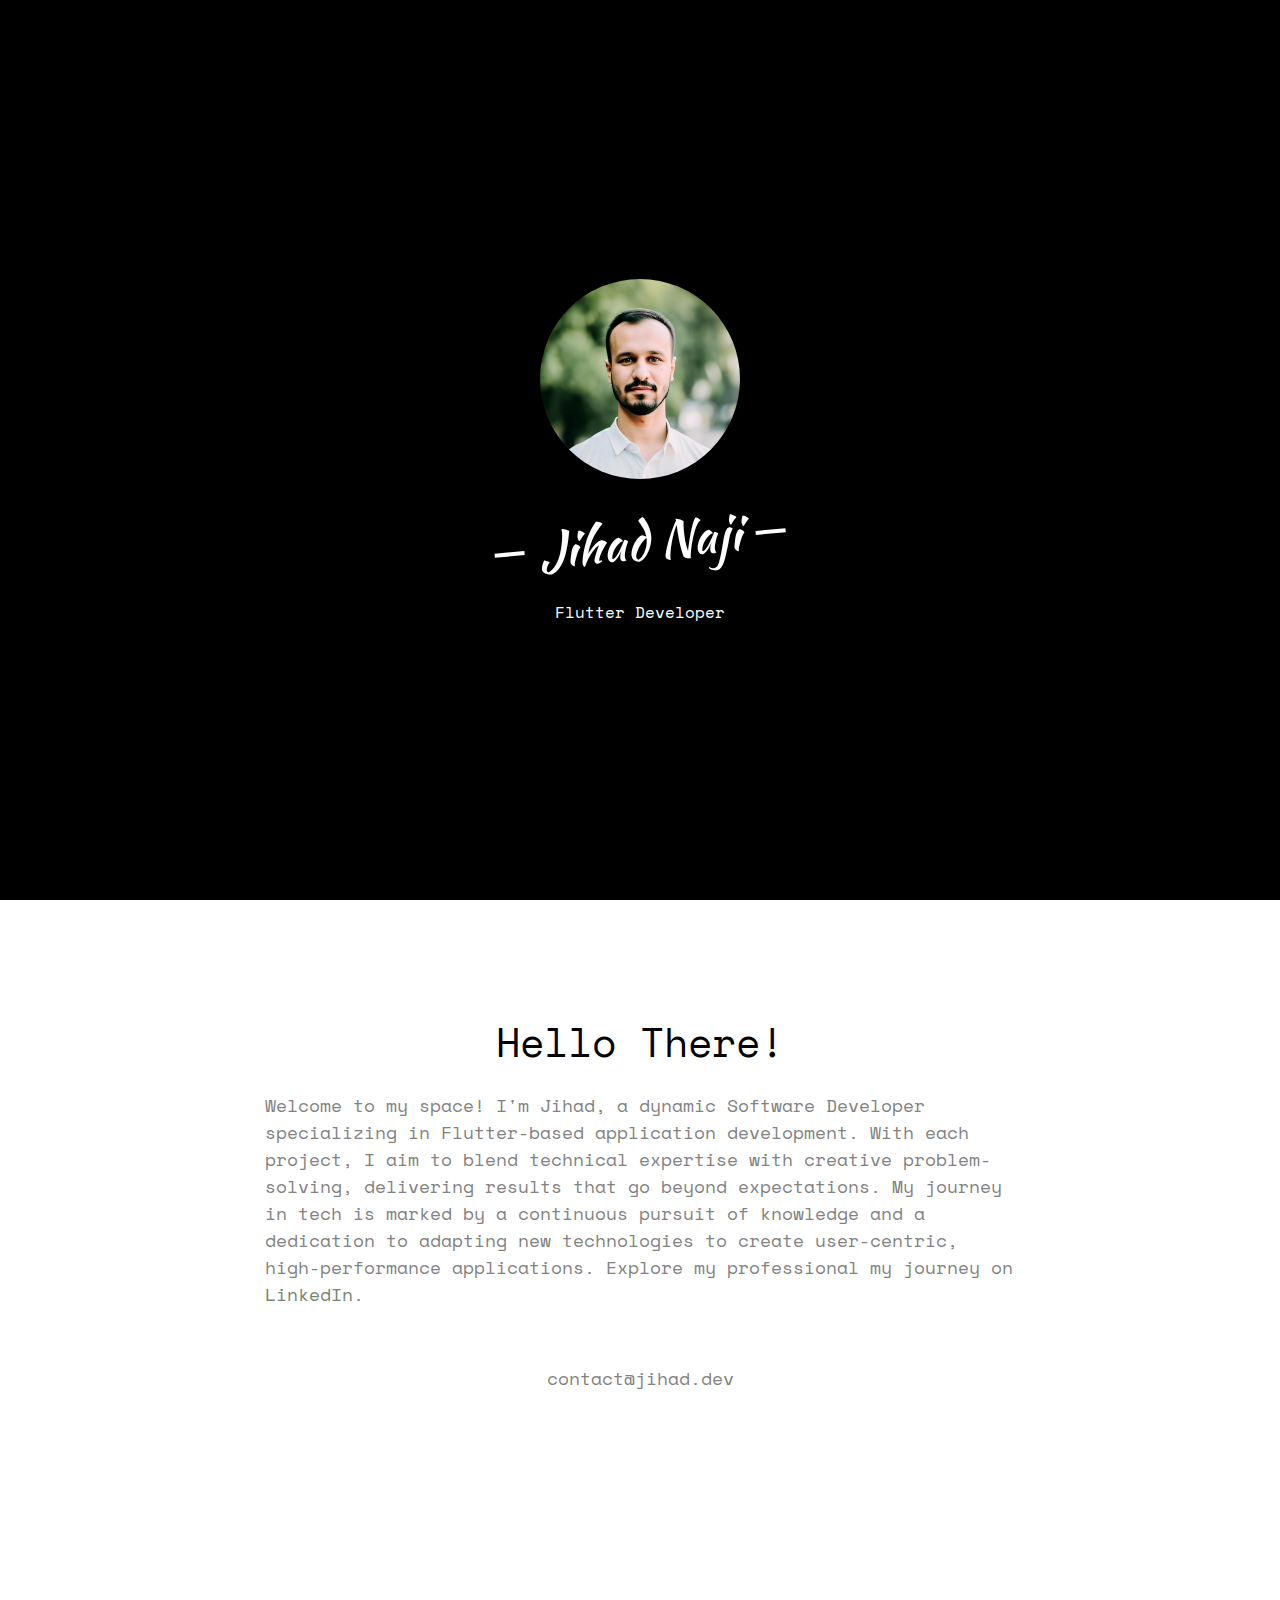
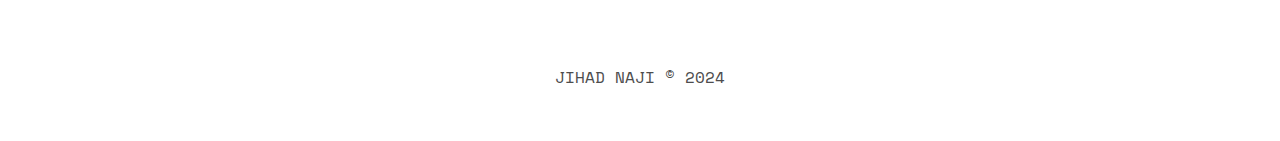
==== commit 00134a90: "Reset bio text justification" ====
--- a/index.html
+++ b/index.html
@@ -95,7 +95,7 @@
 					<div class="row">
 						<div class="col-md-8 col-md-offset-2 fh5co-heading">
 							<h2 class="text-center">Hello There!</h2>
-							<p style="text-align: justify;">
+							<p>
 								Welcome to my space! I'm Jihad, a dynamic Software
 								Developer specializing in Flutter-based application
 								development. With each project, I aim to blend technical expertise
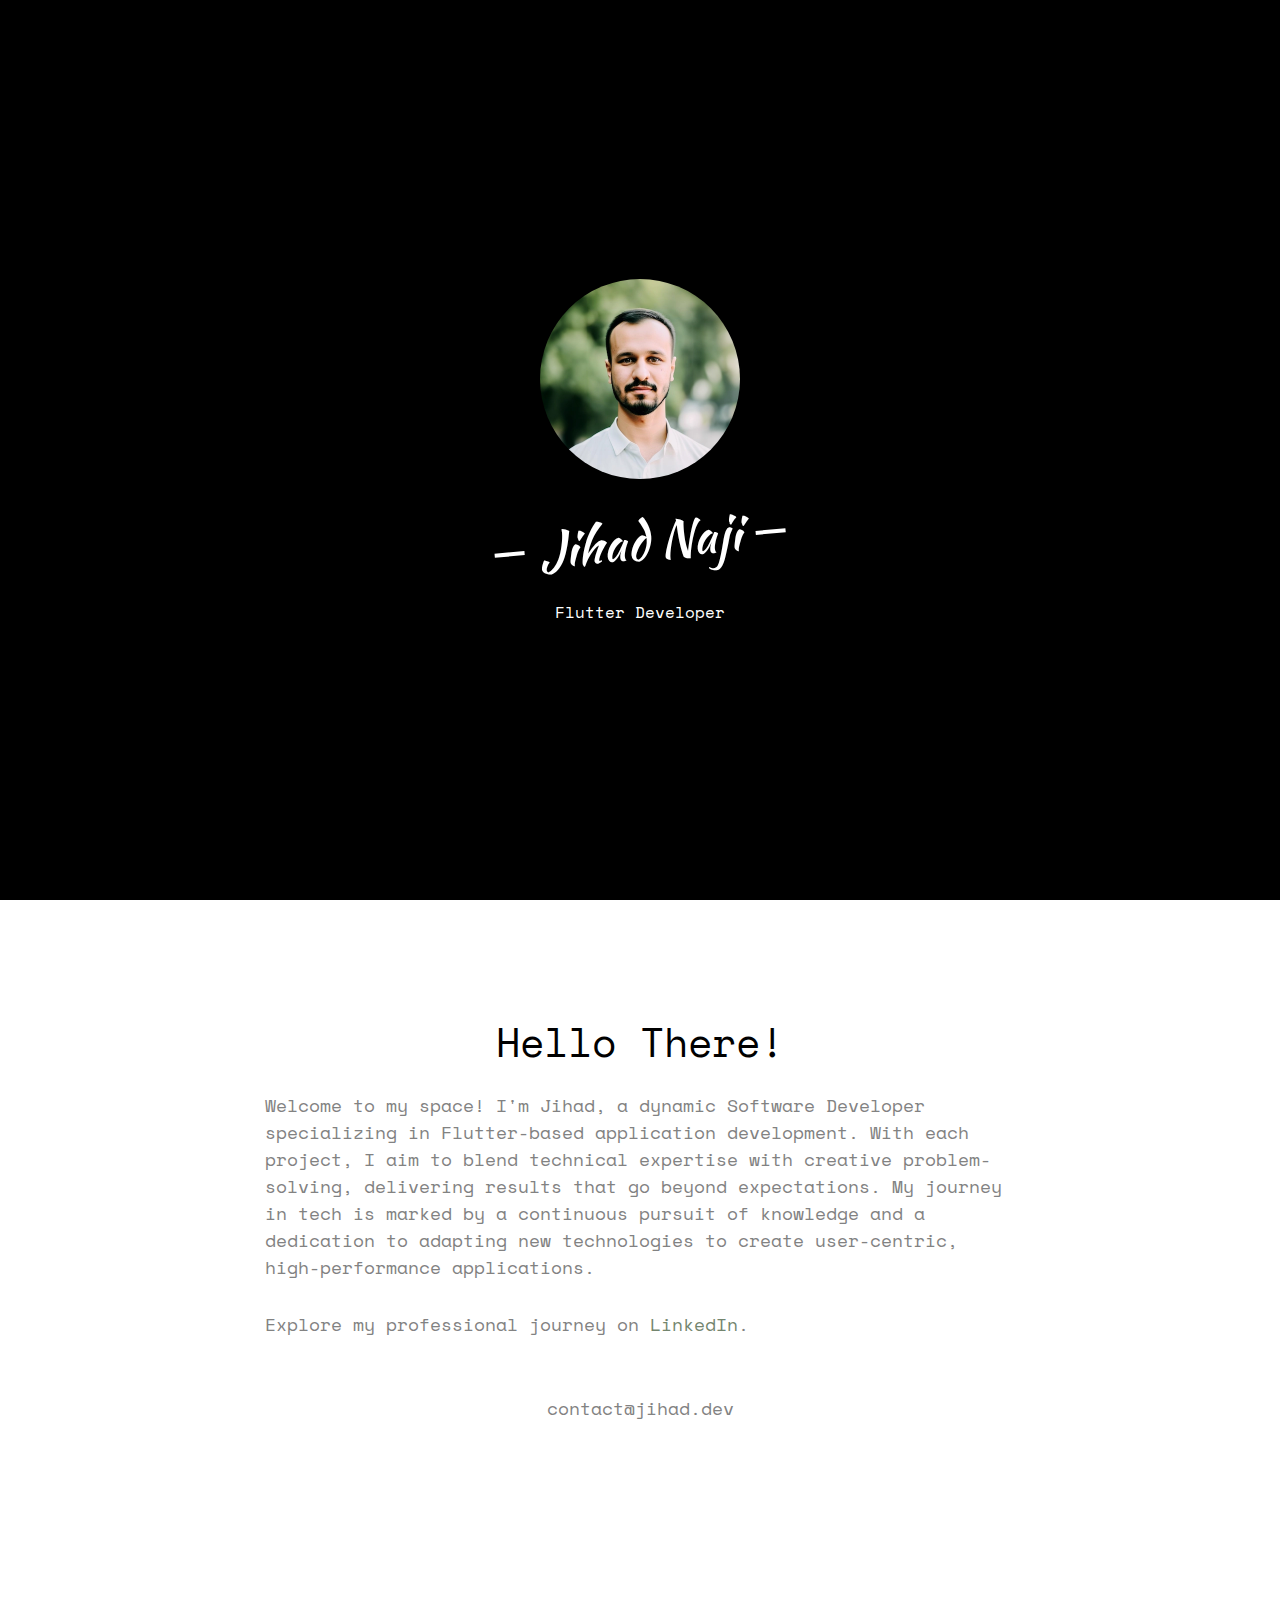
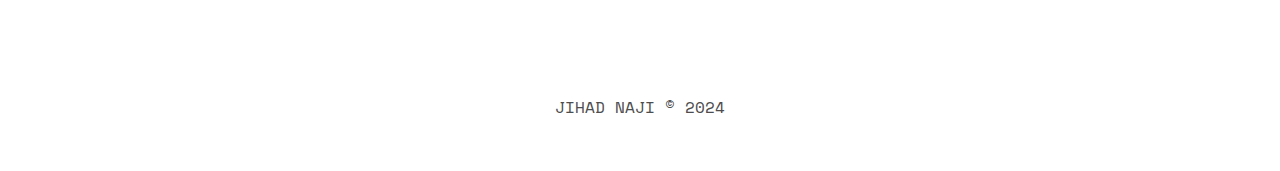
==== commit 2fd511f4: "Update index.html" ====
--- a/index.html
+++ b/index.html
@@ -102,8 +102,11 @@
 								with creative problem-solving, delivering results that go beyond
 								expectations. My journey in tech is marked by a continuous pursuit
 								of knowledge and a dedication to adapting new technologies to create
-								user-centric, high-performance applications. Explore my professional
-								my journey on <a href="https://linkedin.com/in/jihadnaji"
+								user-centric, high-performance applications.
+							</p>
+							<p>
+								Explore my professional journey on
+								<a href="https://linkedin.com/in/jihadnaji"
 									target="_blank">LinkedIn</a>.
 							</p>
 							<br>
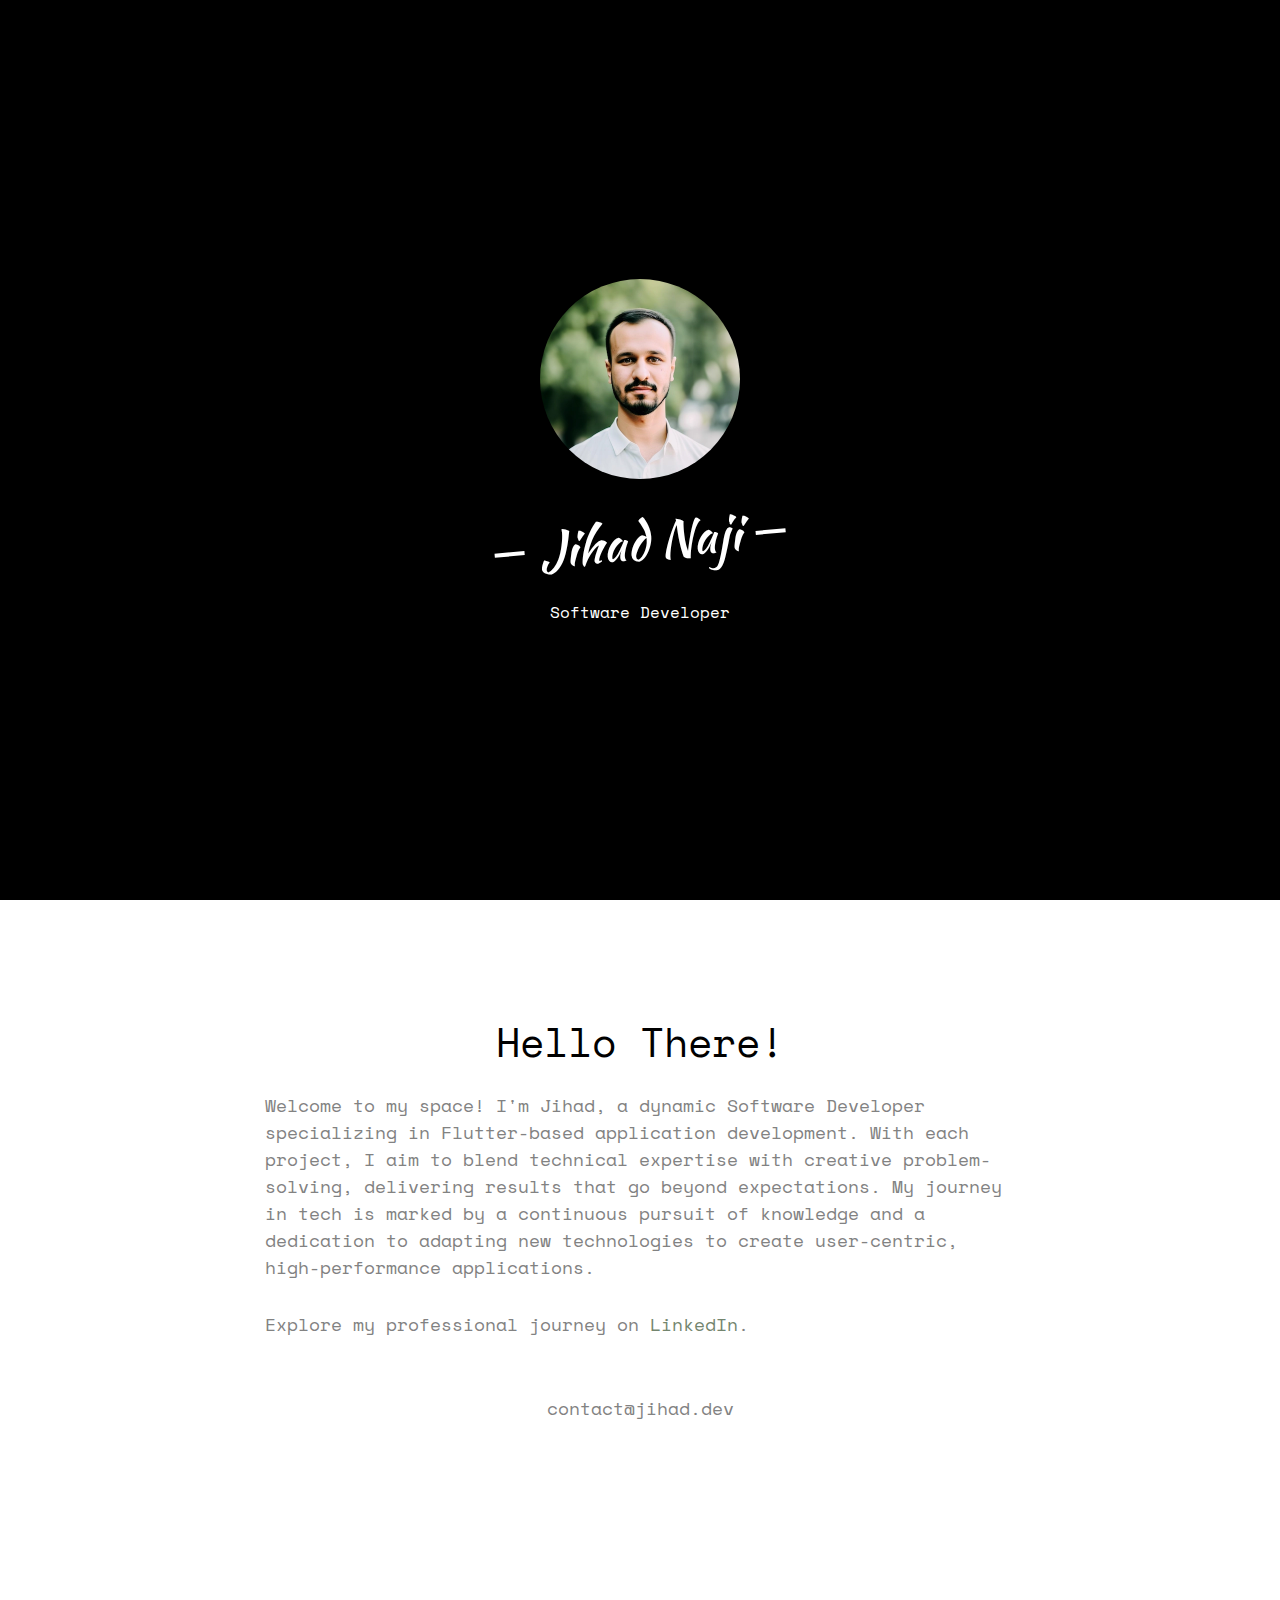
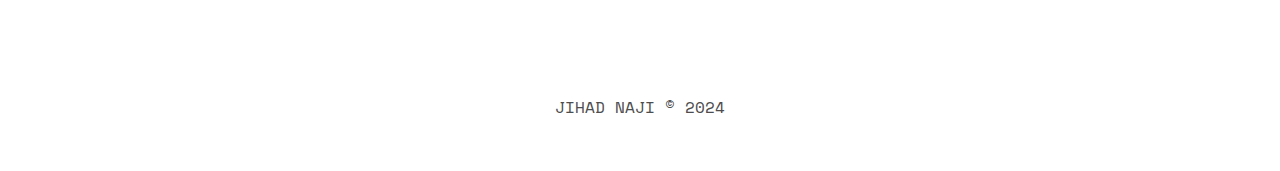
==== commit db33a978: "Update index.html" ====
--- a/index.html
+++ b/index.html
@@ -82,7 +82,7 @@
 									data-animate-effect="fadeIn">
 									<div class="profile-thumb user-profile"></div>
 									<h1><span>Jihad Naji</span></h1>
-									<h3><span>Flutter Developer</span></h3>
+									<h3><span>Software Developer</span></h3>
 								</div>
 							</div>
 						</div>
